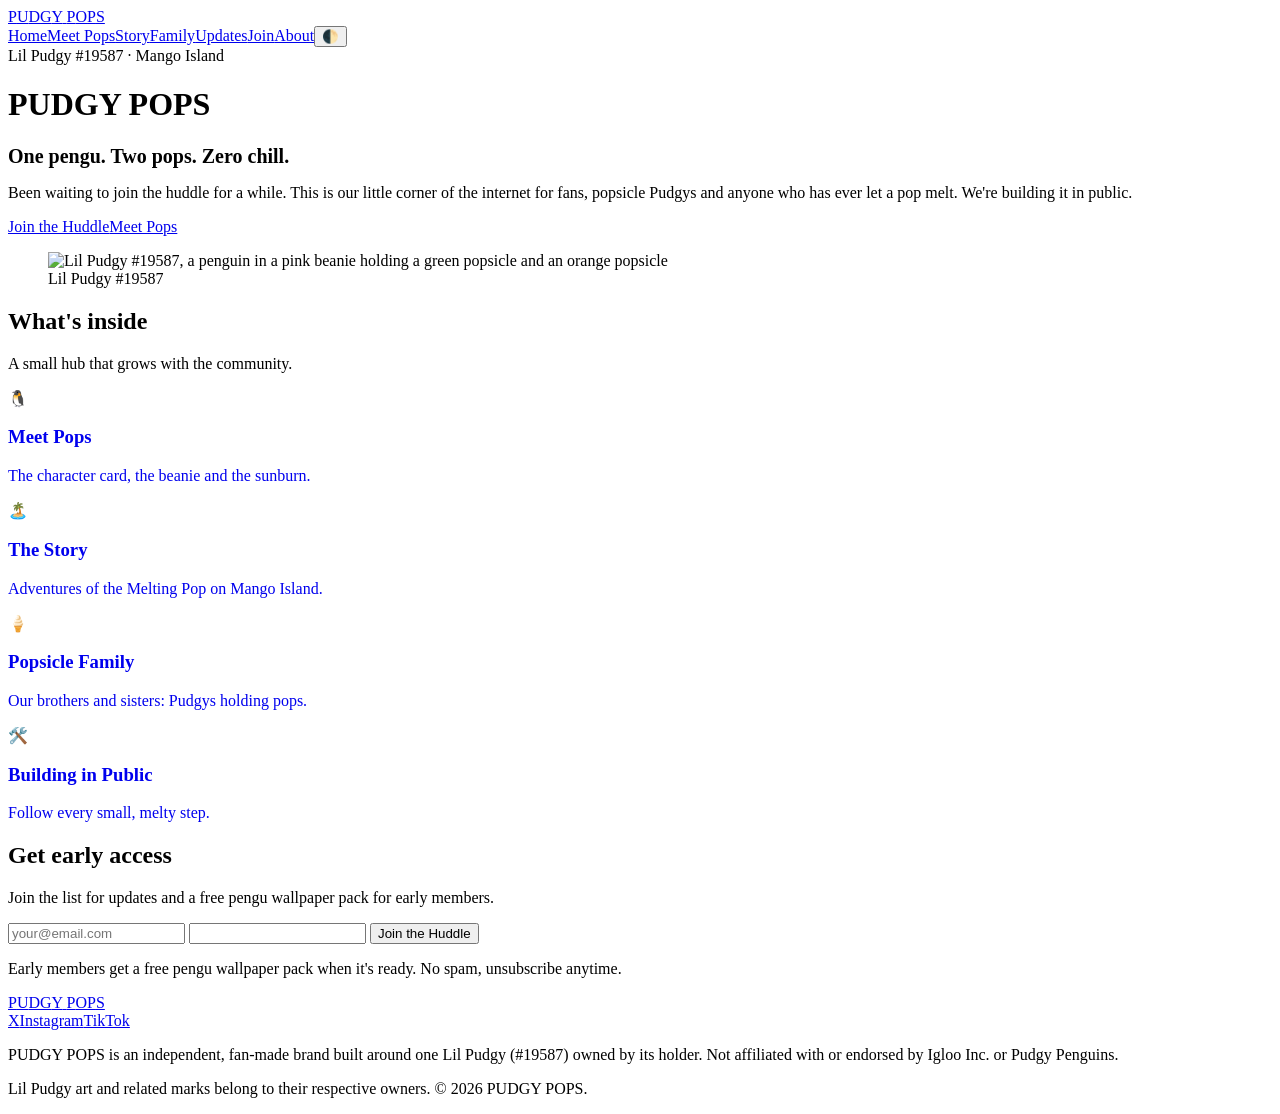
==== index.html @ d2a69582 "Add files via upload" ====
<!DOCTYPE html>
<html lang="en" data-theme="dark">
<head>
<meta charset="utf-8">
<meta name="viewport" content="width=device-width, initial-scale=1, viewport-fit=cover">
<title>PUDGY POPS | One pengu. Two pops. Zero chill.</title>
<meta name="description" content="A friendly little hub for fans of Lil Pudgy #19587, the sunburnt penguin with a popsicle in each flipper.">
<meta property="og:title" content="PUDGY POPS | One pengu. Two pops. Zero chill.">
<meta property="og:description" content="A friendly little hub for fans of Lil Pudgy #19587, the sunburnt penguin with a popsicle in each flipper.">
<meta property="og:type" content="website">
<link rel="icon" type="image/png" href="assets/img/favicon.png">
<link rel="preconnect" href="https://fonts.googleapis.com">
<link rel="preconnect" href="https://fonts.gstatic.com" crossorigin>
<link rel="stylesheet" href="https://fonts.googleapis.com/css2?family=Poppins:wght@400;600;800;900&display=swap">
<link rel="stylesheet" href="assets/css/styles.css">
</head>
<body>
<header class="top"><div class="wrap">
  <a class="wm" href="index.html" aria-label="PUDGY POPS home"><span class="o">P</span><span class="g">U</span><span class="b">D</span><span class="p">G</span><span class="o">Y</span> <span class="g">P</span><span class="b">O</span><span class="p">P</span><span class="o">S</span></a>
  <nav aria-label="Main"><a href="index.html" aria-current="page">Home</a><a href="meet-pops.html">Meet Pops</a><a href="story.html">Story</a><a href="popsicle-family.html">Family</a><a href="updates.html">Updates</a><a href="join.html">Join</a><a href="about.html">About</a><button class="theme-btn" type="button" aria-label="Toggle light or dark mode">🌓</button></nav>
</div></header>
<main>
<div class="wrap hero">
  <div>
    <span class="eyebrow">Lil Pudgy #19587 · Mango Island</span>
    <h1 class="wm big" style="display:block"><span class="o">P</span><span class="g">U</span><span class="b">D</span><span class="p">G</span><span class="o">Y</span> <span class="g">P</span><span class="b">O</span><span class="p">P</span><span class="o">S</span></h1>
    <p style="font-size:1.25rem;font-weight:800;margin:14px 0 6px">One pengu. Two pops. Zero chill.</p>
    <p class="sub">Been waiting to join the huddle for a while. This is our little corner of the internet for fans, popsicle Pudgys and anyone who has ever let a pop melt. We're building it in public.</p>
    <a class="btn" href="join.html">Join the Huddle</a><a class="btn alt" href="meet-pops.html">Meet Pops</a>
  </div>
  <figure class="art-card"><img src="assets/img/lil-pudgy-19587.png" alt="Lil Pudgy #19587, a penguin in a pink beanie holding a green popsicle and an orange popsicle" width="1000" height="1000"><figcaption>Lil Pudgy #19587</figcaption></figure>
</div>

<section><div class="wrap">
  <h2>What's inside</h2>
  <p class="sub">A small hub that grows with the community.</p>
  <div class="grid">
    <a class="card" href="meet-pops.html" style="text-decoration:none"><div class="icon">🐧</div><h3>Meet Pops</h3><p>The character card, the beanie and the sunburn.</p></a>
    <a class="card" href="story.html" style="text-decoration:none"><div class="icon">🏝️</div><h3>The Story</h3><p>Adventures of the Melting Pop on Mango Island.</p></a>
    <a class="card" href="popsicle-family.html" style="text-decoration:none"><div class="icon">🍦</div><h3>Popsicle Family</h3><p>Our brothers and sisters: Pudgys holding pops.</p></a>
    <a class="card" href="updates.html" style="text-decoration:none"><div class="icon">🛠️</div><h3>Building in Public</h3><p>Follow every small, melty step.</p></a>
  </div>
</div></section>

<section class="band"><div class="wrap">
  <h2>Get early access</h2>
  <p class="sub">Join the list for updates and a free pengu wallpaper pack for early members.</p>
  <form class="join-form" novalidate>
  <input type="email" placeholder="your@email.com" aria-label="Email address" required>
  <input class="hp" type="text" tabindex="-1" autocomplete="off" aria-hidden="true">
  <button class="btn" type="submit">Join the Huddle</button>
</form>
<p class="form-msg" role="status"></p>
<p class="form-note">Early members get a free pengu wallpaper pack when it's ready. No spam, unsubscribe anytime.</p>
</div></section>
</main>
<footer><div class="wrap">
  <a class="wm" href="index.html"><span class="o">P</span><span class="g">U</span><span class="b">D</span><span class="p">G</span><span class="o">Y</span> <span class="g">P</span><span class="b">O</span><span class="p">P</span><span class="o">S</span></a>
  <div class="links">
    <a data-social="x" href="#">X</a><a data-social="instagram" href="#">Instagram</a><a data-social="tiktok" href="#">TikTok</a>
    <a data-email href="#"></a>
  </div>
  <p>PUDGY POPS is an independent, fan-made brand built around one Lil Pudgy (#19587) owned by its holder. Not affiliated with or endorsed by Igloo Inc. or Pudgy Penguins.</p>
  <p>Lil Pudgy art and related marks belong to their respective owners. © <span data-year>2026</span> PUDGY POPS.</p>
</div></footer>
<script src="assets/js/config.js"></script>
<script src="assets/js/family.js"></script>
<script src="assets/js/main.js"></script>
</body>
</html>
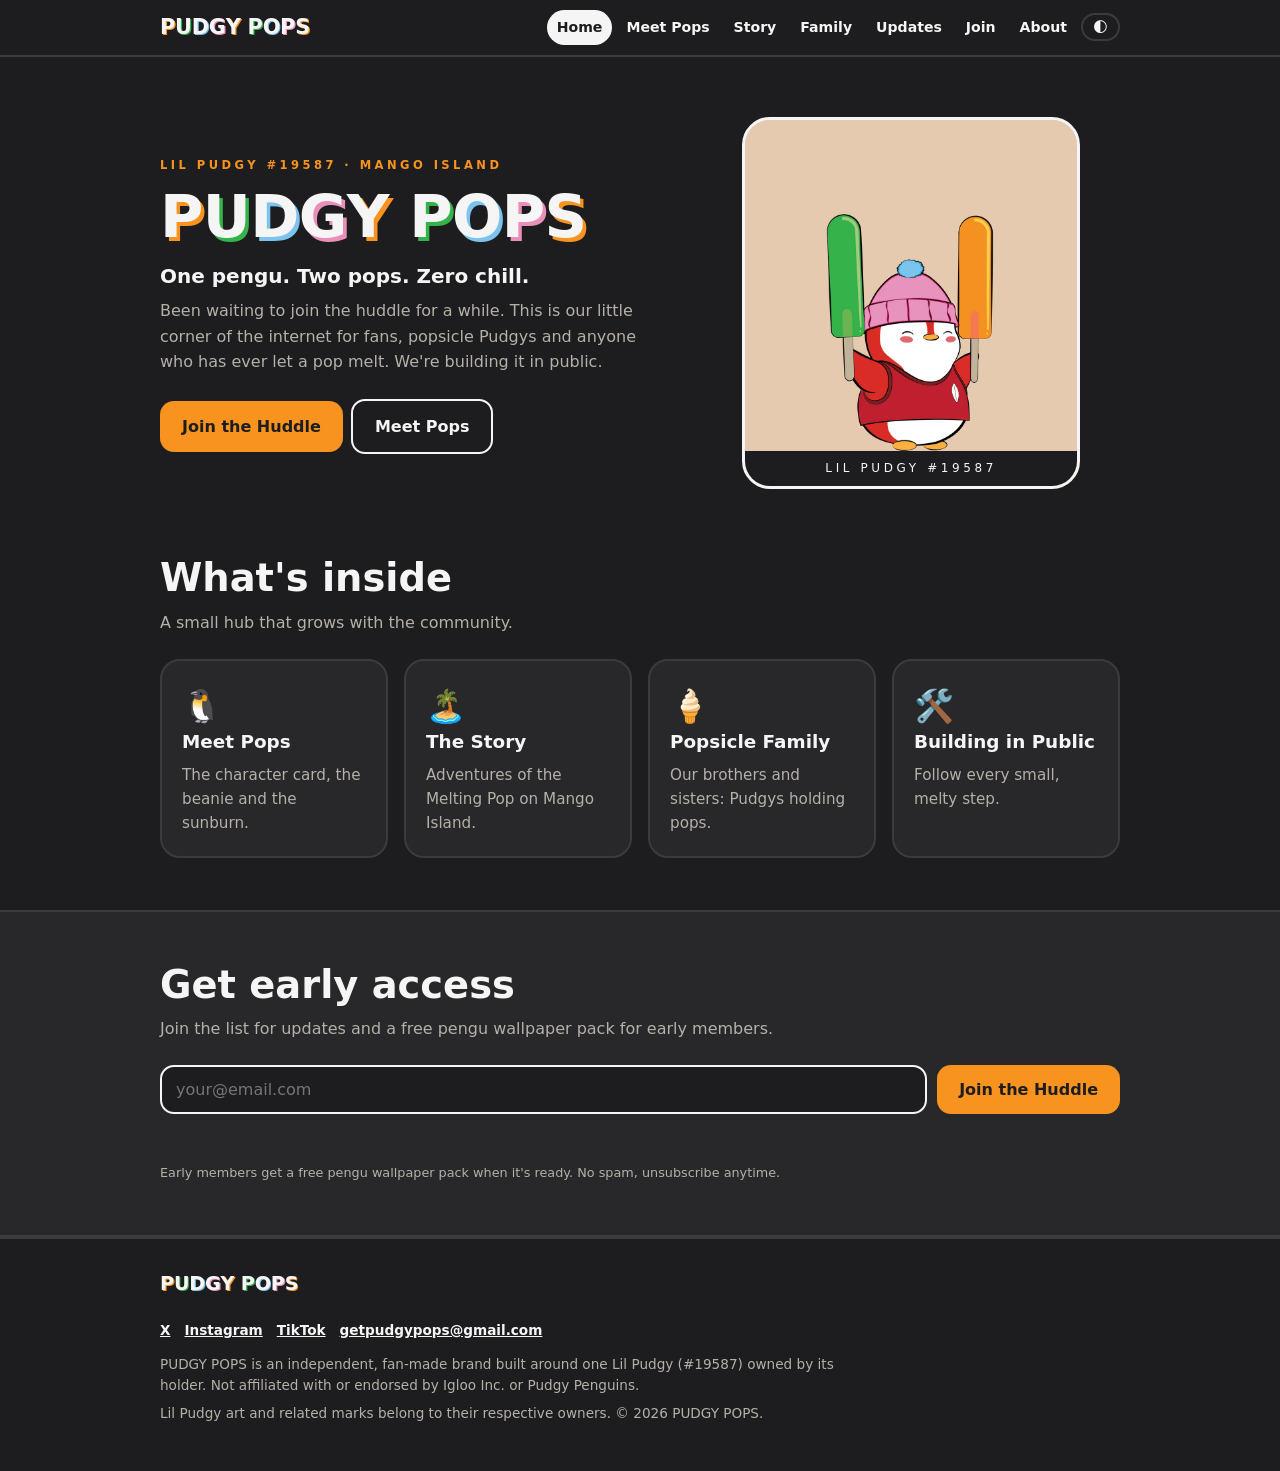
==== commit 9f31339d: "Add files via upload" ====
--- a/index.html
+++ b/index.html
@@ -8,11 +8,11 @@
 <meta property="og:title" content="PUDGY POPS | One pengu. Two pops. Zero chill.">
 <meta property="og:description" content="A friendly little hub for fans of Lil Pudgy #19587, the sunburnt penguin with a popsicle in each flipper.">
 <meta property="og:type" content="website">
-<link rel="icon" type="image/png" href="assets/img/favicon.png">
+<link rel="icon" type="image/png" href="favicon.png">
 <link rel="preconnect" href="https://fonts.googleapis.com">
 <link rel="preconnect" href="https://fonts.gstatic.com" crossorigin>
 <link rel="stylesheet" href="https://fonts.googleapis.com/css2?family=Poppins:wght@400;600;800;900&display=swap">
-<link rel="stylesheet" href="assets/css/styles.css">
+<link rel="stylesheet" href="styles.css">
 </head>
 <body>
 <header class="top"><div class="wrap">
@@ -28,7 +28,7 @@
     <p class="sub">Been waiting to join the huddle for a while. This is our little corner of the internet for fans, popsicle Pudgys and anyone who has ever let a pop melt. We're building it in public.</p>
     <a class="btn" href="join.html">Join the Huddle</a><a class="btn alt" href="meet-pops.html">Meet Pops</a>
   </div>
-  <figure class="art-card"><img src="assets/img/lil-pudgy-19587.png" alt="Lil Pudgy #19587, a penguin in a pink beanie holding a green popsicle and an orange popsicle" width="1000" height="1000"><figcaption>Lil Pudgy #19587</figcaption></figure>
+  <figure class="art-card"><img src="lil-pudgy-19587.png" alt="Lil Pudgy #19587, a penguin in a pink beanie holding a green popsicle and an orange popsicle" width="1000" height="1000"><figcaption>Lil Pudgy #19587</figcaption></figure>
 </div>
 
 <section><div class="wrap">
@@ -63,8 +63,8 @@
   <p>PUDGY POPS is an independent, fan-made brand built around one Lil Pudgy (#19587) owned by its holder. Not affiliated with or endorsed by Igloo Inc. or Pudgy Penguins.</p>
   <p>Lil Pudgy art and related marks belong to their respective owners. © <span data-year>2026</span> PUDGY POPS.</p>
 </div></footer>
-<script src="assets/js/config.js"></script>
-<script src="assets/js/family.js"></script>
-<script src="assets/js/main.js"></script>
+<script src="config.js"></script>
+<script src="family.js"></script>
+<script src="main.js"></script>
 </body>
 </html>
--- a/styles.css
+++ b/styles.css
@@ -0,0 +1,143 @@
+/* PUDGY POPS hub — brand kit styles. Edit the variables below to retheme the whole site. */
+:root {
+  --night: #1d1d1f;
+  --snow: #f5f5f5;
+  --orange: #f7931e;
+  --green: #34b34a;
+  --blue: #7cc4ee;
+  --pink: #e98fb9;
+  --red: #d92b25;
+  --tan: #e6cdb3;
+
+  --bg: var(--night);
+  --card: #28282b;
+  --ink: var(--snow);
+  --mute: #b5b0a8;
+  --line: #3b3b3f;
+  --radius: 14px;
+  --font: "Poppins", "Trebuchet MS", system-ui, sans-serif;
+}
+:root[data-theme="light"] {
+  --bg: #fff7ec;
+  --card: #ffffff;
+  --ink: #1d1d1f;
+  --mute: #6a635a;
+  --line: #eadcc6;
+}
+* { box-sizing: border-box; }
+html { scroll-behavior: smooth; }
+body {
+  margin: 0;
+  background: var(--bg);
+  color: var(--ink);
+  font-family: var(--font);
+  line-height: 1.6;
+  padding-bottom: env(safe-area-inset-bottom, 0);
+}
+a { color: inherit; }
+img { max-width: 100%; display: block; }
+.wrap { max-width: 1000px; margin: 0 auto; padding: 0 20px; }
+section { padding: 52px 0; }
+h1, h2, h3 { line-height: 1.1; margin: 0 0 10px; font-weight: 900; }
+h1 { font-size: clamp(2.4rem, 8vw, 4.4rem); }
+h2 { font-size: clamp(1.7rem, 5vw, 2.4rem); }
+.sub { color: var(--mute); margin: 0 0 24px; max-width: 620px; }
+.eyebrow {
+  display: inline-block; letter-spacing: .3em; text-transform: uppercase;
+  font-size: .72rem; font-weight: 600; color: var(--orange); margin-bottom: 12px;
+}
+
+/* Wordmark */
+.wm { white-space: nowrap; font-weight: 900; letter-spacing: -.01em; color: var(--snow); text-decoration: none; display: inline-block; }
+:root[data-theme="light"] .wm { color: #1d1d1f; }
+.wm span { display: inline-block; }
+.wm .o { text-shadow: .06em .06em 0 var(--orange); }
+.wm .g { text-shadow: .06em .06em 0 var(--green); }
+.wm .b { text-shadow: .06em .06em 0 var(--blue); }
+.wm .p { text-shadow: .06em .06em 0 var(--pink); }
+.wm.big { font-size: clamp(2.1rem, 9.5vw, 3.7rem); line-height: 1; }
+
+/* Header */
+header.top {
+  position: sticky; top: 0; z-index: 10;
+  background: var(--bg); border-bottom: 2px solid var(--line);
+  padding-top: env(safe-area-inset-top, 0);
+}
+header.top .wrap { display: flex; flex-wrap: wrap; align-items: center; justify-content: space-between; gap: 12px; padding-top: 10px; padding-bottom: 10px; }
+header.top .wm { font-size: 1.3rem; }
+nav { display: flex; align-items: center; gap: 4px; flex-wrap: wrap; justify-content: flex-end; }
+nav a { text-decoration: none; font-weight: 600; font-size: .88rem; padding: 6px 10px; border-radius: 99px; }
+nav a:hover, nav a[aria-current="page"] { background: var(--ink); color: var(--bg); }
+.theme-btn { border: 2px solid var(--line); background: transparent; color: var(--ink); border-radius: 99px; padding: 4px 10px; cursor: pointer; font-family: inherit; font-size: .9rem; }
+
+/* Buttons */
+.btn {
+  display: inline-block; border: 0; border-radius: var(--radius); padding: 13px 22px;
+  font-family: inherit; font-weight: 800; font-size: 1rem; cursor: pointer; text-decoration: none;
+  background: var(--orange); color: #1d1d1f;
+}
+.btn:hover { filter: brightness(1.08); }
+.btn.alt { background: transparent; color: var(--ink); border: 2px solid var(--ink); margin-left: 8px; }
+
+/* Hero */
+.hero { display: grid; grid-template-columns: 1.1fr .9fr; gap: 32px; align-items: center; padding-top: 44px; }
+.art-card { border-radius: 28px; overflow: hidden; border: 3px solid var(--ink); background: var(--tan); }
+.art-card img { width: 100%; height: auto; }
+.art-card figcaption { background: var(--night); color: var(--snow); font-size: .75rem; letter-spacing: .3em; text-transform: uppercase; text-align: center; padding: 8px; }
+
+/* Cards and grids */
+.grid { display: grid; gap: 16px; grid-template-columns: repeat(auto-fit, minmax(220px, 1fr)); }
+.card { background: var(--card); border: 2px solid var(--line); border-radius: 20px; padding: 20px; }
+.card h3 { font-size: 1.15rem; }
+.card p { margin: 6px 0 0; color: var(--mute); font-size: .95rem; }
+.card .icon { font-size: 2rem; }
+.stats { display: grid; grid-template-columns: 1fr 1fr; gap: 10px; margin-top: 14px; }
+.stat { background: var(--bg); border: 2px solid var(--line); border-radius: 12px; padding: 10px 12px; }
+.stat small { display: block; letter-spacing: .15em; text-transform: uppercase; color: var(--mute); font-size: .65rem; }
+.stat b { font-size: 1rem; }
+.split { display: grid; grid-template-columns: .9fr 1.1fr; gap: 32px; align-items: center; }
+
+/* Panels (story) */
+.panel { background: var(--card); border: 3px solid var(--ink); border-radius: 16px; padding: 18px; min-height: 170px; }
+.panel .n { font-size: 2.2rem; }
+.panel p { margin: 8px 0 0; }
+.coming { border: 2px dashed var(--line); border-radius: 20px; padding: 24px; text-align: center; color: var(--mute); }
+
+/* Updates */
+.log { list-style: none; padding: 0; margin: 0; border-left: 4px solid var(--orange); }
+.log li { padding: 0 0 22px 18px; position: relative; }
+.log li::before { content: ""; position: absolute; left: -10px; top: 6px; width: 16px; height: 16px; border-radius: 50%; background: var(--pink); border: 3px solid var(--bg); }
+.log time { font-size: .75rem; letter-spacing: .15em; text-transform: uppercase; color: var(--mute); }
+.log h3 { font-size: 1.1rem; margin: 2px 0; }
+.log p { margin: 0; color: var(--mute); }
+
+/* Join band + form */
+.band { background: var(--card); border-top: 2px solid var(--line); border-bottom: 2px solid var(--line); }
+.join-form { display: flex; gap: 10px; flex-wrap: wrap; margin-top: 10px; }
+.join-form input[type="email"] {
+  flex: 1; min-width: 220px; padding: 13px 14px; border-radius: var(--radius);
+  border: 2px solid var(--ink); background: var(--bg); color: var(--ink); font-family: inherit; font-size: 1rem;
+}
+.join-form .hp { position: absolute; left: -5000px; }
+.form-note { font-size: .8rem; color: var(--mute); margin: 10px 0 0; }
+.form-msg { font-weight: 600; margin-top: 10px; min-height: 1.4em; }
+
+/* Family gallery */
+.family-card { padding: 0; overflow: hidden; }
+.family-card img { width: 100%; aspect-ratio: 1; object-fit: cover; background: var(--tan); }
+.family-card div { padding: 14px 16px; }
+.family-card small { color: var(--mute); }
+
+/* Footer */
+footer { border-top: 2px solid var(--line); padding: 30px 0 40px; color: var(--mute); font-size: .85rem; }
+footer .wm { font-size: 1.2rem; margin-bottom: 8px; }
+footer p { margin: 6px 0; max-width: 680px; }
+footer .links { display: flex; gap: 14px; flex-wrap: wrap; margin: 12px 0; }
+footer .links a { font-weight: 600; color: var(--ink); }
+
+@media (max-width: 760px) {
+  .hero, .split { grid-template-columns: 1fr; }
+  .btn.alt { margin-left: 0; margin-top: 10px; }
+  nav a { padding: 5px 8px; font-size: .8rem; }
+  header.top .wm { font-size: 1.1rem; }
+}
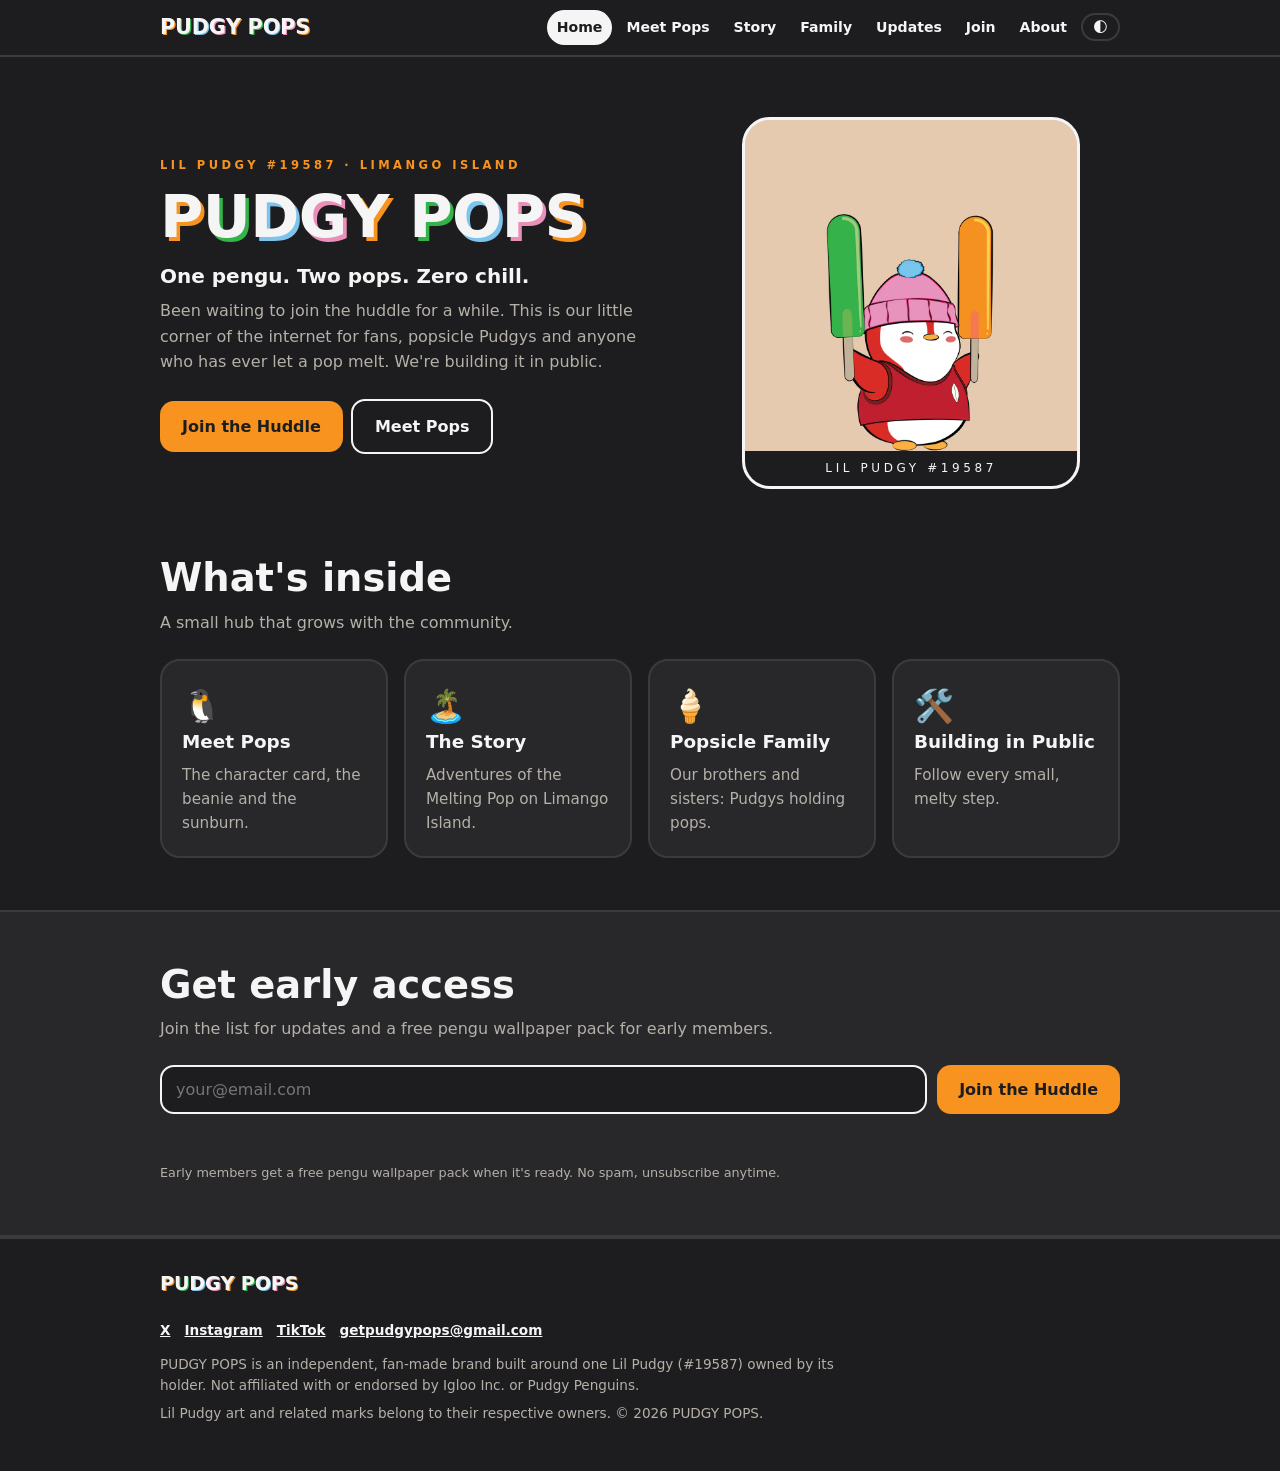
==== commit 10c0f9bd: "Update index.html" ====
--- a/index.html
+++ b/index.html
@@ -22,7 +22,7 @@
 <main>
 <div class="wrap hero">
   <div>
-    <span class="eyebrow">Lil Pudgy #19587 · Mango Island</span>
+    <span class="eyebrow">Lil Pudgy #19587 · Limango Island</span>
     <h1 class="wm big" style="display:block"><span class="o">P</span><span class="g">U</span><span class="b">D</span><span class="p">G</span><span class="o">Y</span> <span class="g">P</span><span class="b">O</span><span class="p">P</span><span class="o">S</span></h1>
     <p style="font-size:1.25rem;font-weight:800;margin:14px 0 6px">One pengu. Two pops. Zero chill.</p>
     <p class="sub">Been waiting to join the huddle for a while. This is our little corner of the internet for fans, popsicle Pudgys and anyone who has ever let a pop melt. We're building it in public.</p>
@@ -36,7 +36,7 @@
   <p class="sub">A small hub that grows with the community.</p>
   <div class="grid">
     <a class="card" href="meet-pops.html" style="text-decoration:none"><div class="icon">🐧</div><h3>Meet Pops</h3><p>The character card, the beanie and the sunburn.</p></a>
-    <a class="card" href="story.html" style="text-decoration:none"><div class="icon">🏝️</div><h3>The Story</h3><p>Adventures of the Melting Pop on Mango Island.</p></a>
+    <a class="card" href="story.html" style="text-decoration:none"><div class="icon">🏝️</div><h3>The Story</h3><p>Adventures of the Melting Pop on Limango Island.</p></a>
     <a class="card" href="popsicle-family.html" style="text-decoration:none"><div class="icon">🍦</div><h3>Popsicle Family</h3><p>Our brothers and sisters: Pudgys holding pops.</p></a>
     <a class="card" href="updates.html" style="text-decoration:none"><div class="icon">🛠️</div><h3>Building in Public</h3><p>Follow every small, melty step.</p></a>
   </div>
